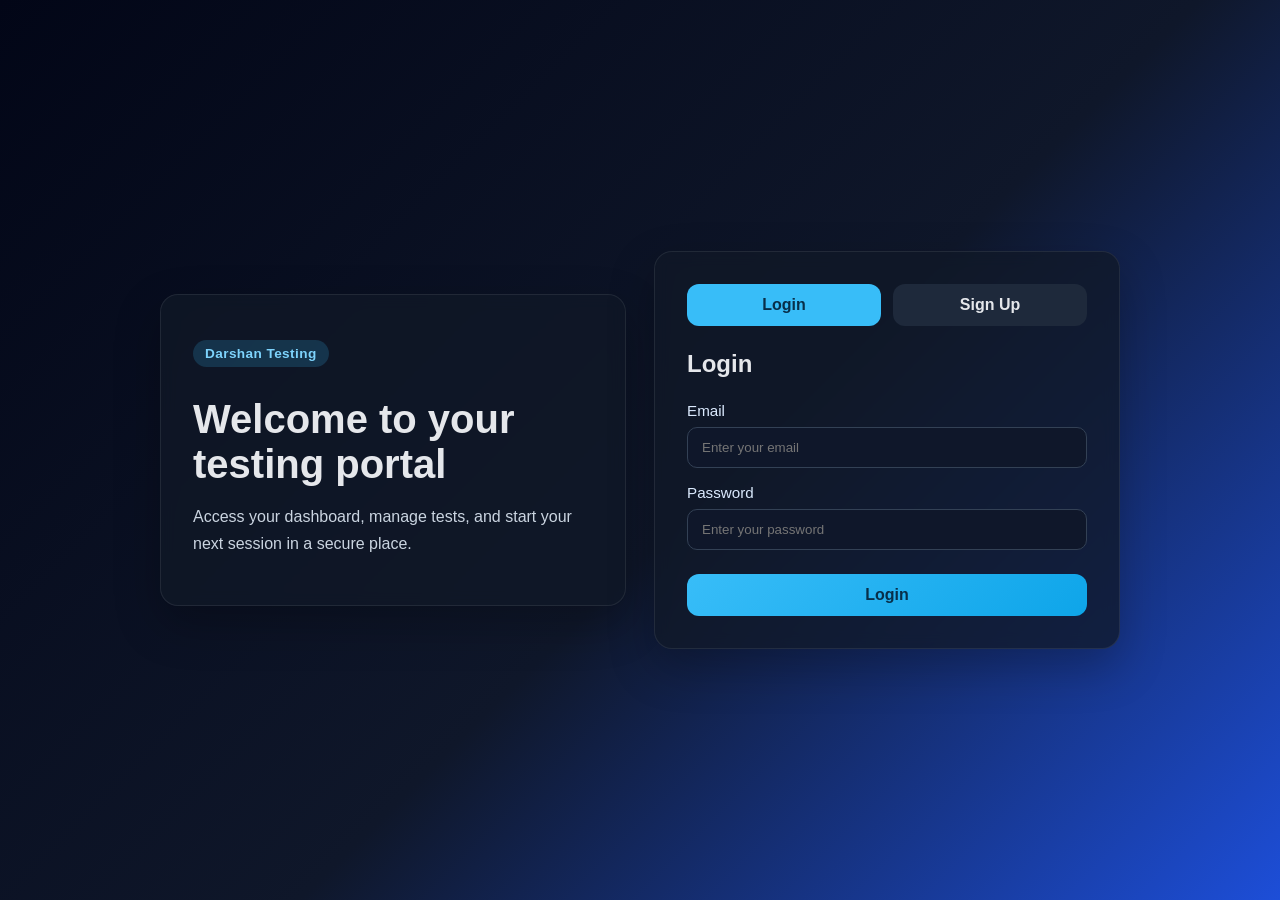
==== index.html @ 932d8a96 "Initial website upload" ====
<!DOCTYPE html>
<html lang="en">
  <head>
    <meta charset="UTF-8" />
    <meta name="viewport" content="width=device-width, initial-scale=1.0" />
    <title>Darshan Testing</title>
    <link rel="stylesheet" href="style.css" />
  </head>
  <body>
    <div class="container">
      <div class="brand-panel">
        <p class="badge">Darshan Testing</p>
        <h1>Welcome to your testing portal</h1>
        <p>
          Access your dashboard, manage tests, and start your next session in a
          secure place.
        </p>
      </div>

      <div class="auth-card">
        <div class="tab-buttons">
          <button class="tab active" data-form="login">Login</button>
          <button class="tab" data-form="signup">Sign Up</button>
        </div>

        <form id="loginForm" class="auth-form active">
          <h2>Login</h2>
          <label>
            Email
            <input type="email" placeholder="Enter your email" required />
          </label>
          <label>
            Password
            <input type="password" placeholder="Enter your password" required />
          </label>
          <button type="submit">Login</button>
        </form>

        <form id="signupForm" class="auth-form">
          <h2>Create Account</h2>
          <label>
            Full Name
            <input type="text" placeholder="Enter your name" required />
          </label>
          <label>
            Email
            <input type="email" placeholder="Enter your email" required />
          </label>
          <label>
            Password
            <input type="password" placeholder="Create password" required />
          </label>
          <button type="submit">Sign Up</button>
        </form>
      </div>
    </div>

    <script src="script.js"></script>
  </body>
</html>
---- style.css ----
:root {
  --bg: #0f172a;
  --panel: #111827;
  --card: #ffffff;
  --text: #e5e7eb;
  --accent: #38bdf8;
  --accent-strong: #0ea5e9;
  --border: #1f2937;
}

* {
  box-sizing: border-box;
}

body {
  margin: 0;
  min-height: 100vh;
  font-family: Arial, Helvetica, sans-serif;
  background: linear-gradient(135deg, #020617, #0f172a 55%, #1d4ed8);
  color: var(--text);
  display: grid;
  place-items: center;
  padding: 24px;
}

.container {
  width: min(100%, 960px);
  display: grid;
  grid-template-columns: repeat(2, minmax(0, 1fr));
  gap: 28px;
  align-items: center;
}

.brand-panel,
.auth-card {
  background: rgba(17, 24, 39, 0.75);
  border: 1px solid rgba(255, 255, 255, 0.08);
  border-radius: 18px;
  padding: 32px;
  box-shadow: 0 18px 45px rgba(0, 0, 0, 0.25);
  backdrop-filter: blur(8px);
}

.badge {
  display: inline-block;
  padding: 6px 12px;
  border-radius: 999px;
  background: rgba(56, 189, 248, 0.18);
  color: #7dd3fc;
  font-size: 0.85rem;
  font-weight: 700;
  letter-spacing: 0.03em;
}

h1 {
  margin: 16px 0 10px;
  font-size: 2.5rem;
}

.brand-panel p:last-child {
  line-height: 1.7;
  color: #cbd5e1;
}

.tab-buttons {
  display: flex;
  gap: 12px;
  margin-bottom: 24px;
}

.tab {
  flex: 1;
  padding: 12px 16px;
  cursor: pointer;
  border: none;
  border-radius: 12px;
  font-size: 1rem;
  font-weight: 700;
  background: #1e293b;
  color: var(--text);
}

.tab.active {
  background: var(--accent);
  color: #082f49;
}

.auth-form {
  display: none;
  gap: 16px;
}

.auth-form.active {
  display: grid;
}

.auth-form h2 {
  margin: 0 0 8px;
}

label {
  display: grid;
  gap: 8px;
  font-size: 0.95rem;
  color: #dbeafe;
}

input {
  width: 100%;
  padding: 12px 14px;
  border-radius: 10px;
  border: 1px solid #334155;
  background: #0f172a;
  color: #fff;
  outline: none;
}

input:focus {
  border-color: var(--accent);
  box-shadow: 0 0 0 3px rgba(56, 189, 248, 0.2);
}

button[type="submit"] {
  margin-top: 8px;
  padding: 12px 16px;
  border: none;
  border-radius: 12px;
  background: linear-gradient(135deg, var(--accent), var(--accent-strong));
  color: #082f49;
  font-size: 1rem;
  font-weight: 800;
  cursor: pointer;
}

@media (max-width: 760px) {
  .container {
    grid-template-columns: 1fr;
  }

  h1 {
    font-size: 2rem;
  }
}
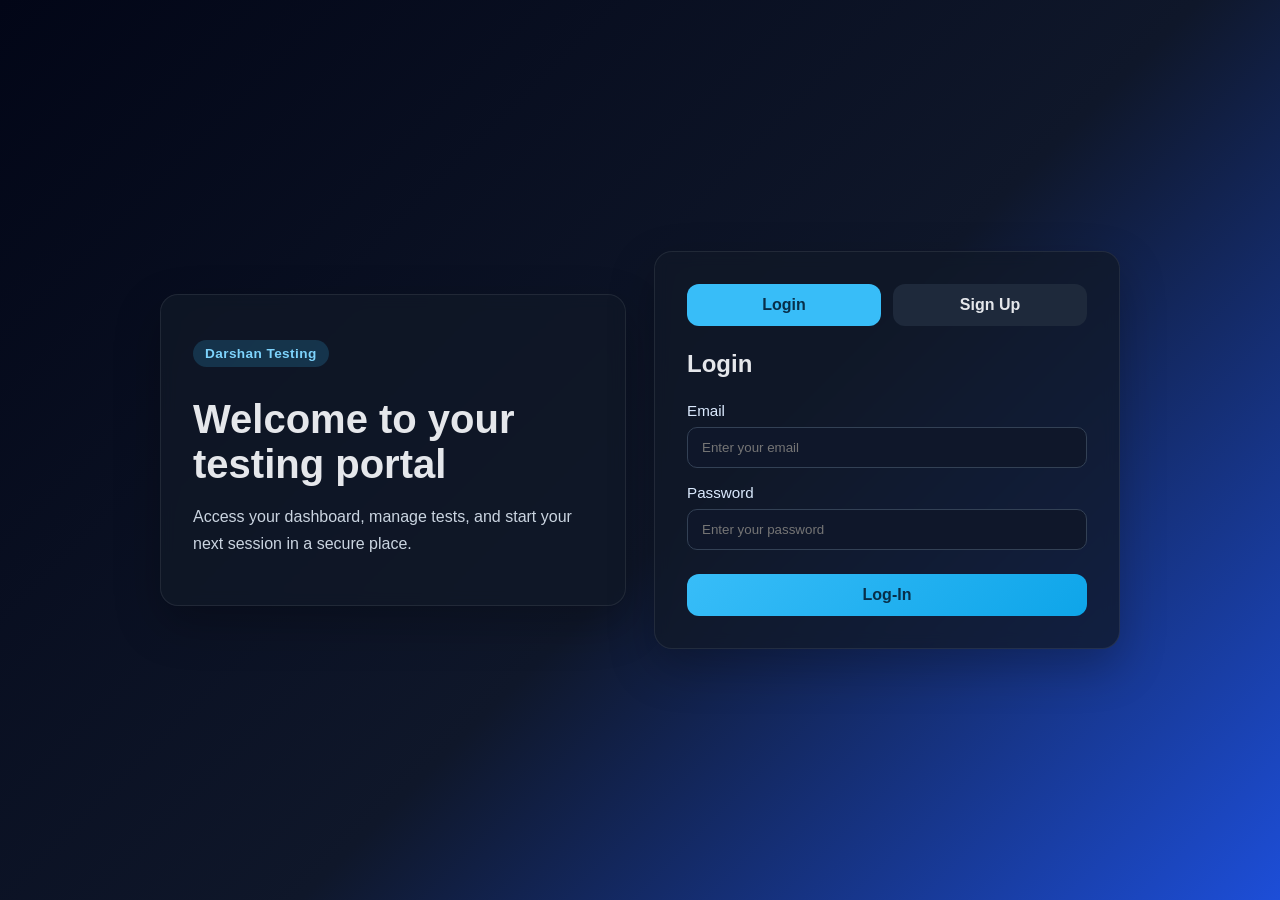
==== commit 6469f3fa: "Change login button label to Log-In" ====
--- a/index.html
+++ b/index.html
@@ -33,7 +33,7 @@
             Password
             <input type="password" placeholder="Enter your password" required />
           </label>
-          <button type="submit">Login</button>
+          <button type="submit">Log-In</button>
         </form>
 
         <form id="signupForm" class="auth-form">
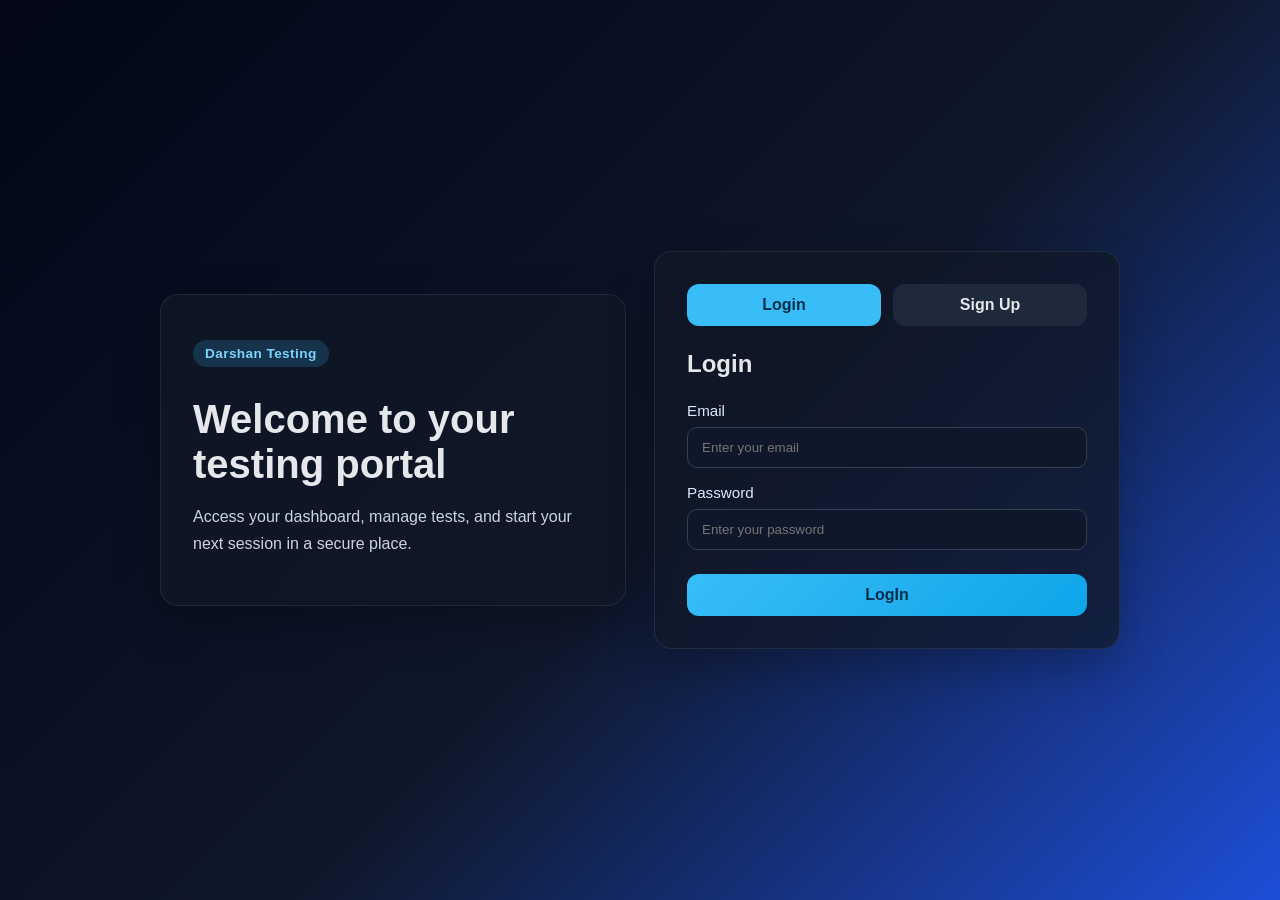
==== commit 2255768a: "Update login button text to LogIn" ====
--- a/index.html
+++ b/index.html
@@ -33,7 +33,7 @@
             Password
             <input type="password" placeholder="Enter your password" required />
           </label>
-          <button type="submit">Log-In</button>
+          <button type="submit">LogIn</button>
         </form>
 
         <form id="signupForm" class="auth-form">
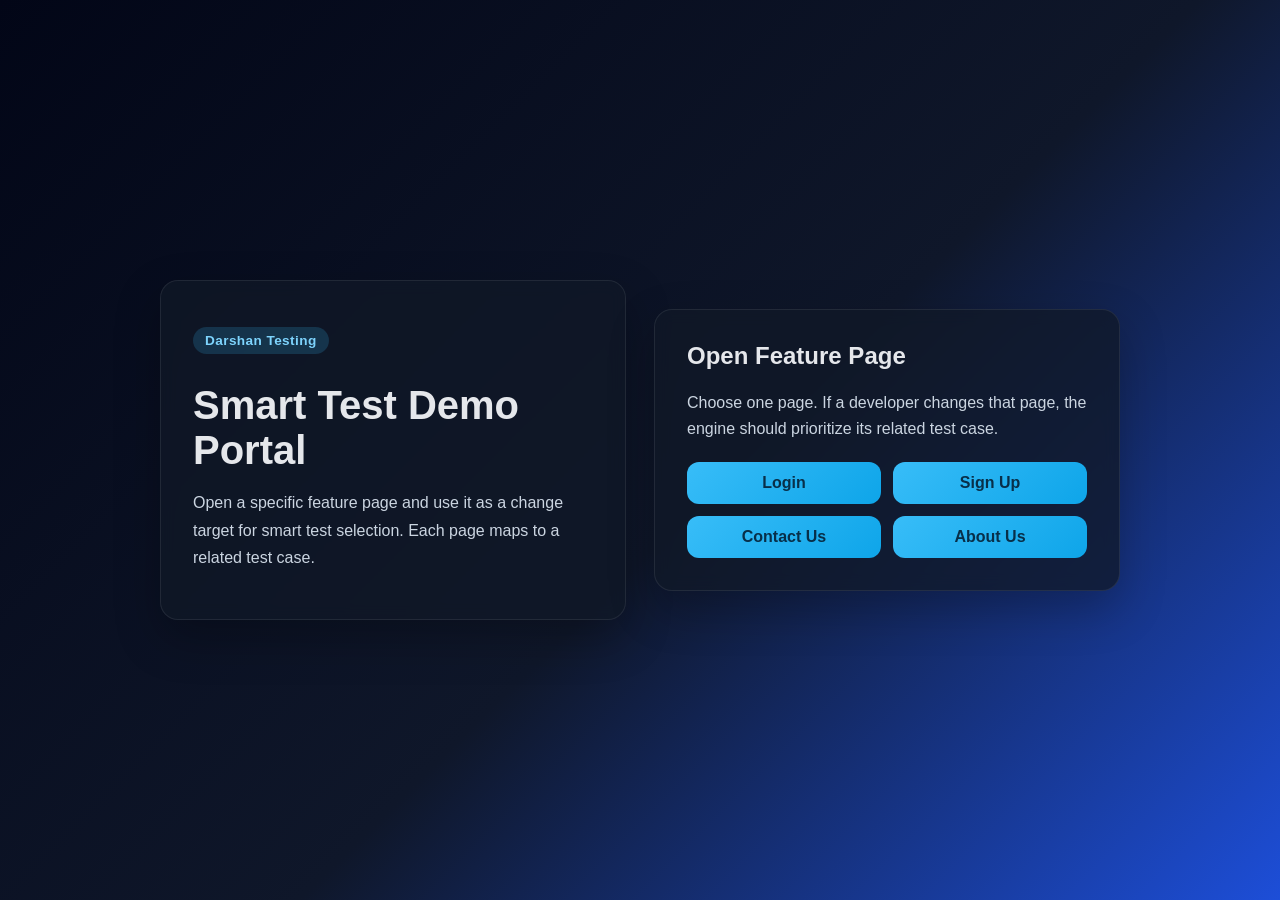
==== commit 14558dc0: "Add feature pages and page-aware smart test selection mapping" ====
--- a/index.html
+++ b/index.html
@@ -10,51 +10,27 @@
     <div class="container">
       <div class="brand-panel">
         <p class="badge">Darshan Testing</p>
-        <h1>Welcome to your testing portal</h1>
+        <h1>Smart Test Demo Portal</h1>
         <p>
-          Access your dashboard, manage tests, and start your next session in a
-          secure place.
+          Open a specific feature page and use it as a change target for smart
+          test selection. Each page maps to a related test case.
         </p>
       </div>
 
-      <div class="auth-card">
-        <div class="tab-buttons">
-          <button class="tab active" data-form="login">Login</button>
-          <button class="tab" data-form="signup">Sign Up</button>
+      <div class="menu-card">
+        <h2>Open Feature Page</h2>
+        <p class="menu-note">
+          Choose one page. If a developer changes that page, the engine should
+          prioritize its related test case.
+        </p>
+
+        <div class="nav-grid">
+          <a class="nav-link" href="login.html">Login</a>
+          <a class="nav-link" href="signup.html">Sign Up</a>
+          <a class="nav-link" href="contact.html">Contact Us</a>
+          <a class="nav-link" href="about.html">About Us</a>
         </div>
-
-        <form id="loginForm" class="auth-form active">
-          <h2>Login</h2>
-          <label>
-            Email
-            <input type="email" placeholder="Enter your email" required />
-          </label>
-          <label>
-            Password
-            <input type="password" placeholder="Enter your password" required />
-          </label>
-          <button type="submit">LogIn</button>
-        </form>
-
-        <form id="signupForm" class="auth-form">
-          <h2>Create Account</h2>
-          <label>
-            Full Name
-            <input type="text" placeholder="Enter your name" required />
-          </label>
-          <label>
-            Email
-            <input type="email" placeholder="Enter your email" required />
-          </label>
-          <label>
-            Password
-            <input type="password" placeholder="Create password" required />
-          </label>
-          <button type="submit">Sign Up</button>
-        </form>
       </div>
     </div>
-
-    <script src="script.js"></script>
   </body>
 </html>
--- a/style.css
+++ b/style.css
@@ -41,6 +41,16 @@
   backdrop-filter: blur(8px);
 }
 
+.menu-card,
+.page-card {
+  background: rgba(17, 24, 39, 0.75);
+  border: 1px solid rgba(255, 255, 255, 0.08);
+  border-radius: 18px;
+  padding: 32px;
+  box-shadow: 0 18px 45px rgba(0, 0, 0, 0.25);
+  backdrop-filter: blur(8px);
+}
+
 .badge {
   display: inline-block;
   padding: 6px 12px;
@@ -60,6 +70,52 @@
 .brand-panel p:last-child {
   line-height: 1.7;
   color: #cbd5e1;
+}
+
+.menu-card h2,
+.page-card h1,
+.page-card h2 {
+  margin-top: 0;
+}
+
+.menu-note,
+.page-subtext {
+  color: #cbd5e1;
+  line-height: 1.6;
+}
+
+.nav-grid {
+  margin-top: 20px;
+  display: grid;
+  grid-template-columns: repeat(2, minmax(0, 1fr));
+  gap: 12px;
+}
+
+.nav-link {
+  text-decoration: none;
+  text-align: center;
+  padding: 12px 16px;
+  border-radius: 12px;
+  font-weight: 700;
+  background: linear-gradient(135deg, var(--accent), var(--accent-strong));
+  color: #082f49;
+}
+
+.page-shell {
+  width: min(100%, 760px);
+}
+
+.back-link {
+  color: #7dd3fc;
+  text-decoration: none;
+  font-weight: 700;
+}
+
+.info-list {
+  margin: 0;
+  padding-left: 18px;
+  line-height: 1.7;
+  color: #dbeafe;
 }
 
 .tab-buttons {
@@ -137,6 +193,10 @@
     grid-template-columns: 1fr;
   }
 
+  .nav-grid {
+    grid-template-columns: 1fr;
+  }
+
   h1 {
     font-size: 2rem;
   }
